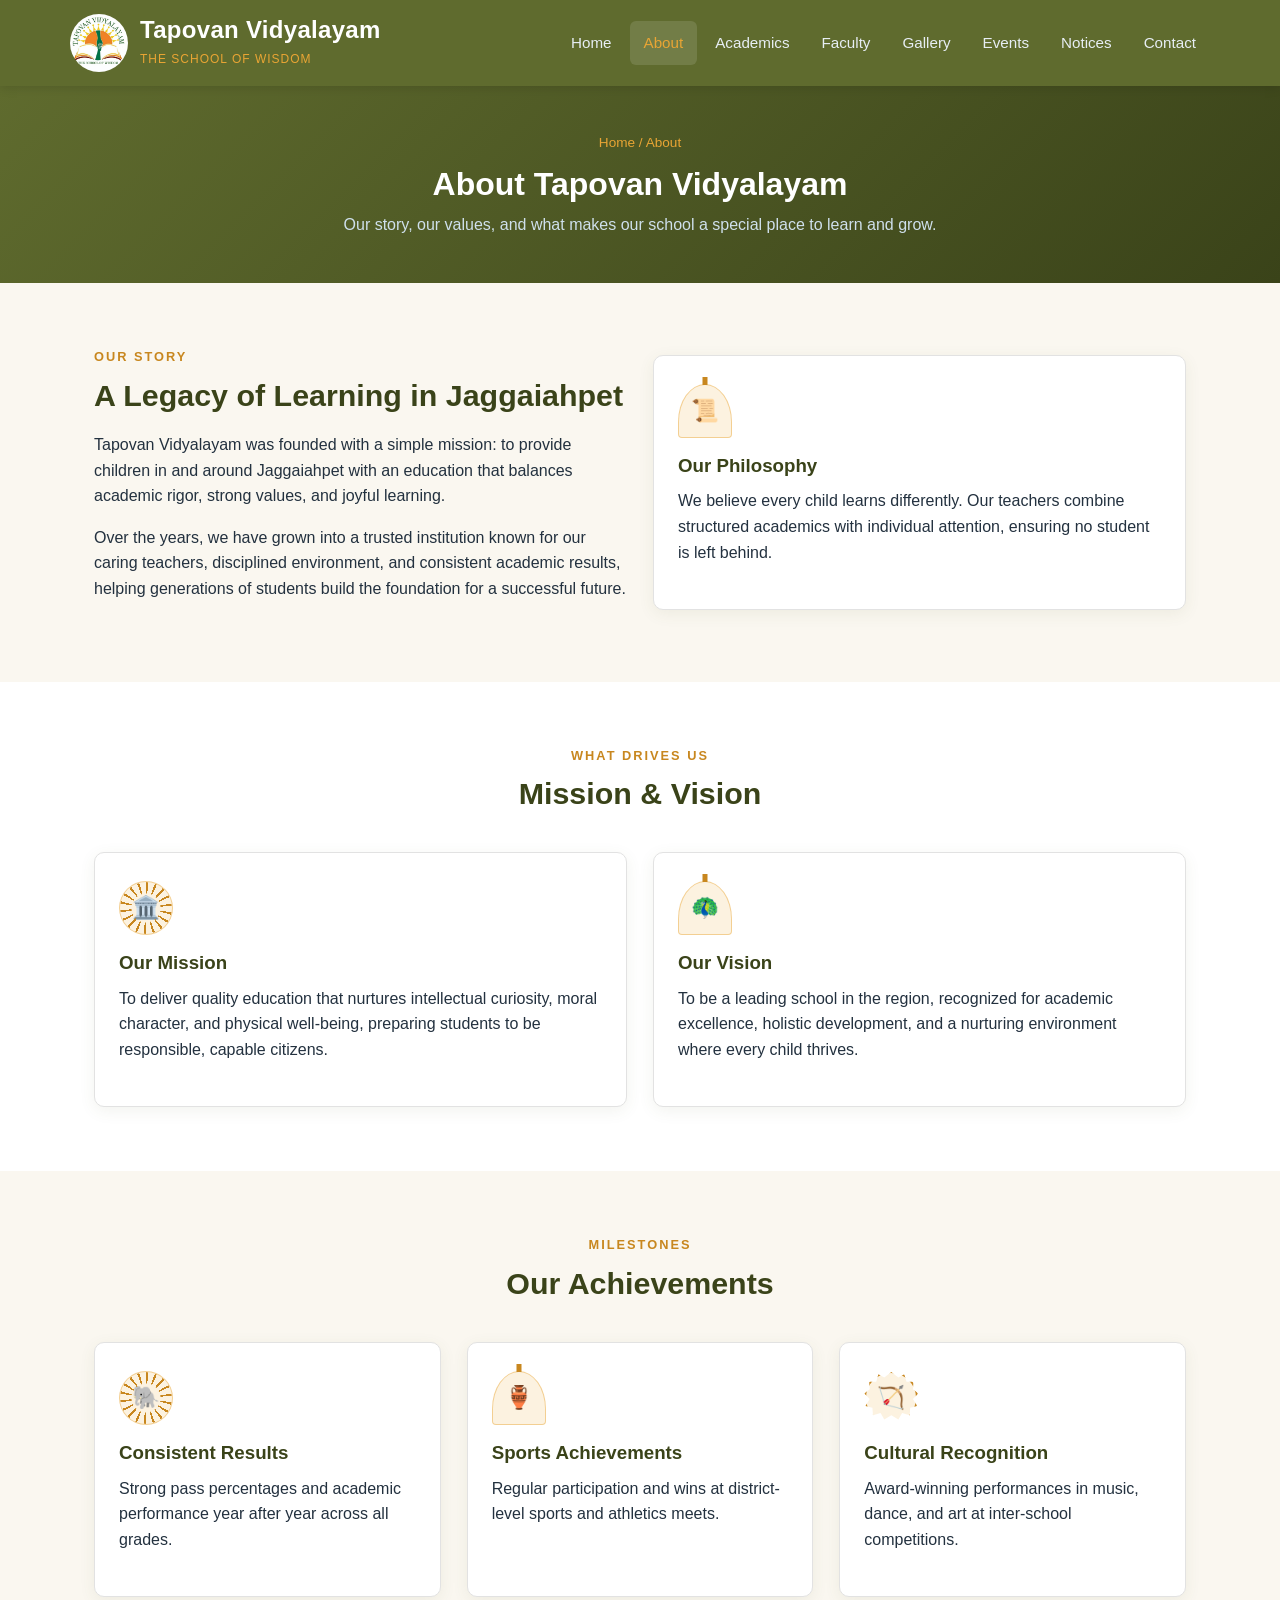
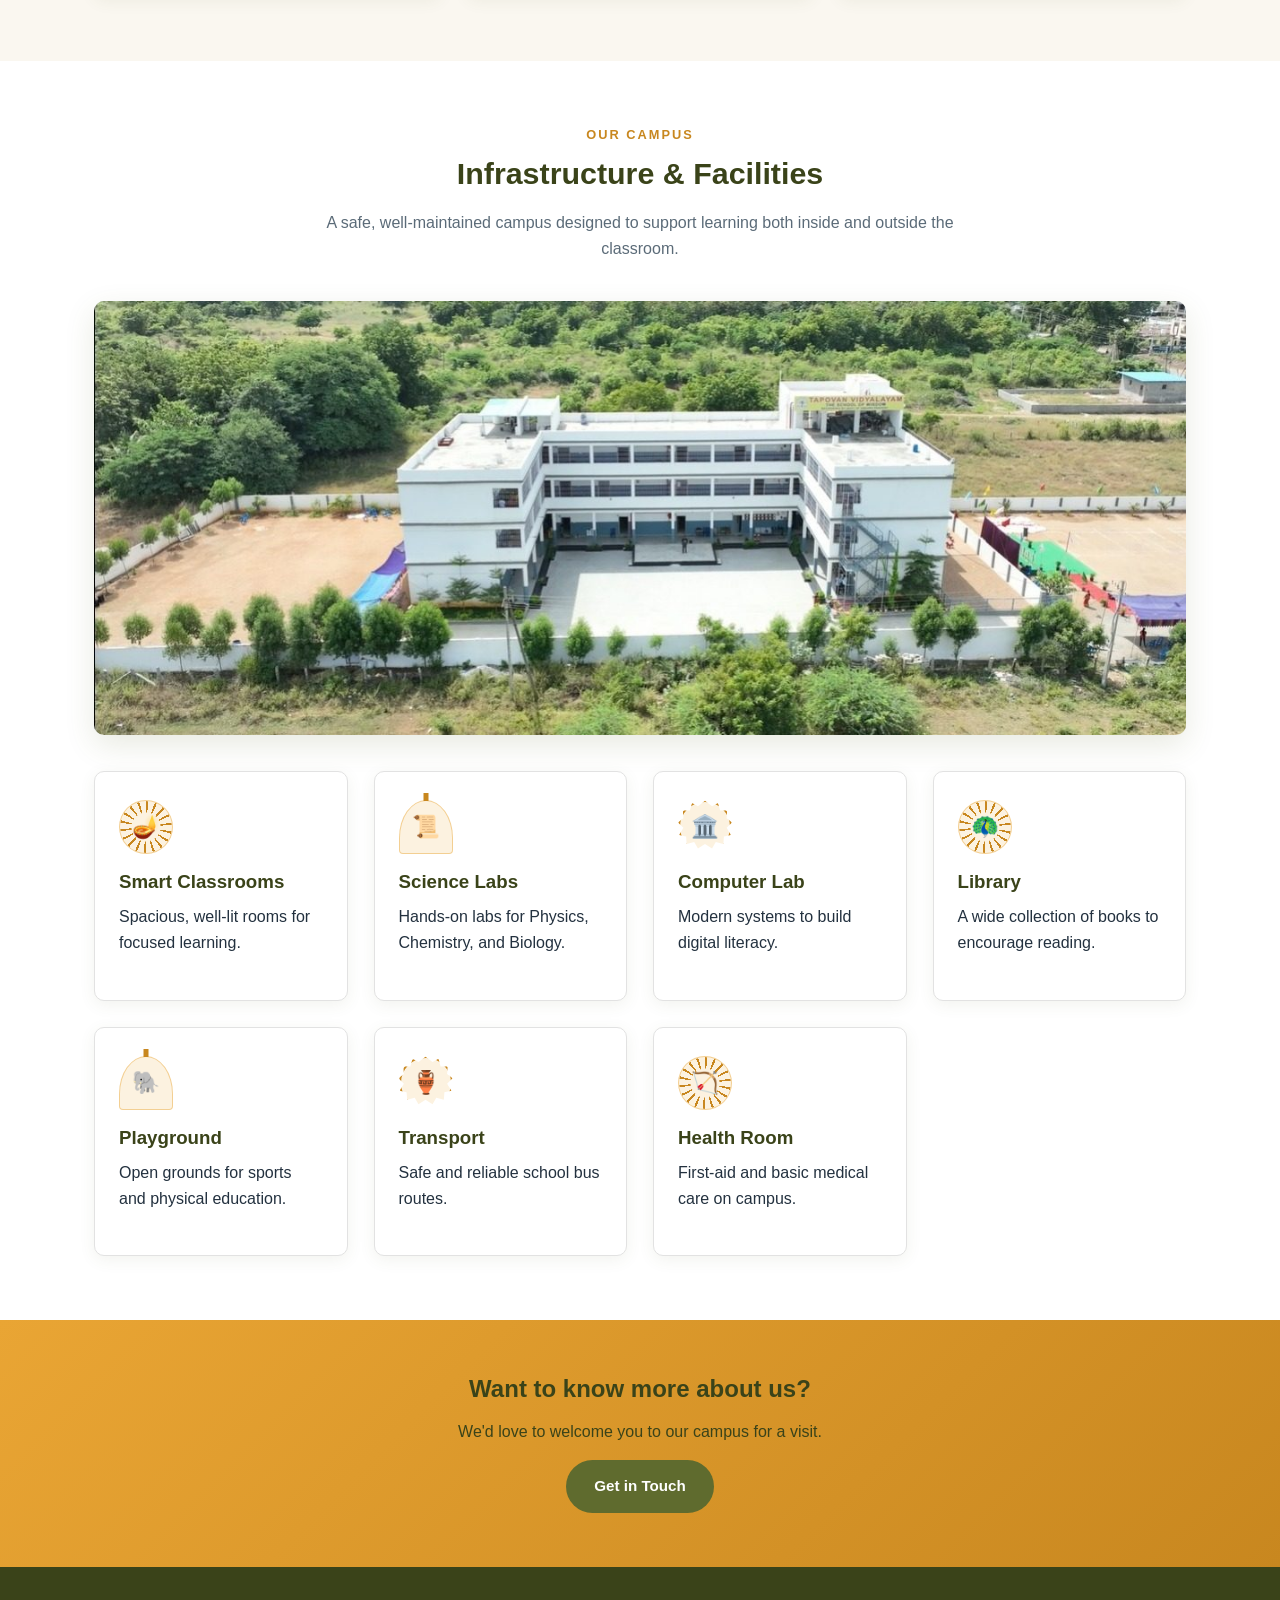
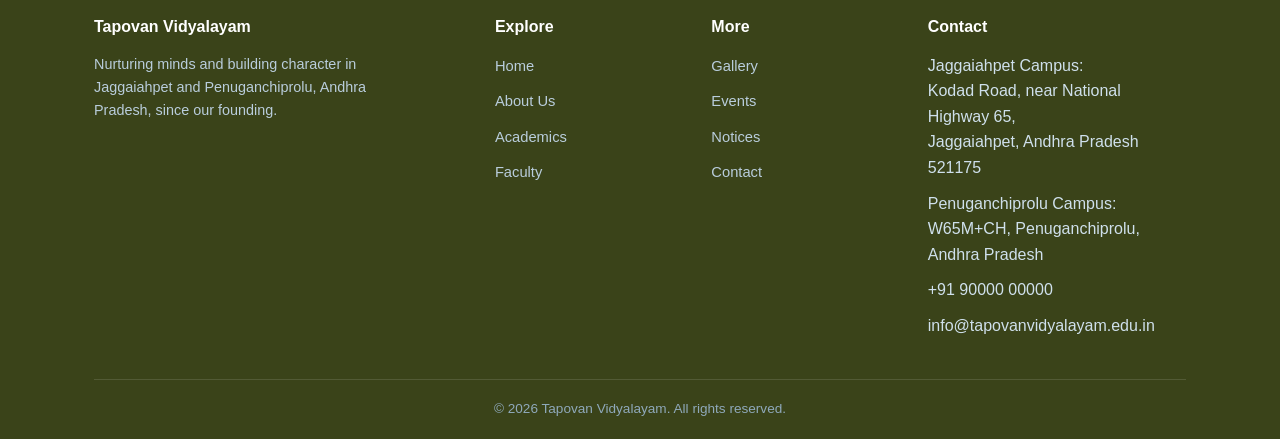
==== about.html @ cb0e65c0 "Initial commit: Tapovan Vidyalayam school website Static multi-page site with a real photo gallery, " ====
<!DOCTYPE html>
<html lang="en">
<head>
<meta charset="UTF-8">
<meta name="viewport" content="width=device-width, initial-scale=1.0">
<title>About Us | Tapovan Vidyalayam</title>
<meta name="description" content="Learn about Tapovan Vidyalayam's story, mission, vision, and campus facilities in Jaggaiahpet and Penuganchiprolu, Andhra Pradesh.">
<link rel="stylesheet" href="css/style.css?v=4">
<link rel="icon" href="images/logo.jpg">
</head>
<body>

<header class="site-header">
  <div class="container nav-wrap">
    <a class="brand" href="index.html">
      <img src="images/logo.jpg" alt="Tapovan Vidyalayam logo" class="logo">
      <div class="name-block">
        <h1>Tapovan Vidyalayam</h1>
        <span>The School of Wisdom</span>
      </div>
    </a>
    <button class="nav-toggle" aria-label="Toggle navigation">
      <span></span><span></span><span></span>
    </button>
    <nav class="main-nav">
      <ul>
        <li><a href="index.html">Home</a></li>
        <li><a href="about.html">About</a></li>
        <li><a href="academics.html">Academics</a></li>
        <li><a href="faculty.html">Faculty</a></li>
        <li><a href="gallery.html">Gallery</a></li>
        <li><a href="events.html">Events</a></li>
        <li><a href="notices.html">Notices</a></li>
        <li><a href="contact.html">Contact</a></li>
      </ul>
    </nav>
  </div>
</header>

<section class="page-hero">
  <div class="container">
    <div class="breadcrumb">Home / About</div>
    <h2>About Tapovan Vidyalayam</h2>
    <p>Our story, our values, and what makes our school a special place to learn and grow.</p>
  </div>
</section>

<section>
  <div class="container grid grid-2" style="align-items:center;">
    <div>
      <div class="section-head" style="text-align:left; margin:0;">
        <div class="eyebrow">Our Story</div>
        <h2>A Legacy of Learning in Jaggaiahpet</h2>
      </div>
      <p>Tapovan Vidyalayam was founded with a simple mission: to provide children in and around Jaggaiahpet with an education that balances academic rigor, strong values, and joyful learning.</p>
      <p>Over the years, we have grown into a trusted institution known for our caring teachers, disciplined environment, and consistent academic results, helping generations of students build the foundation for a successful future.</p>
    </div>
    <div class="card">
      <div class="icon-circle">📜</div>
      <h3>Our Philosophy</h3>
      <p>We believe every child learns differently. Our teachers combine structured academics with individual attention, ensuring no student is left behind.</p>
    </div>
  </div>
</section>

<section class="alt">
  <div class="container">
    <div class="section-head">
      <div class="eyebrow">What Drives Us</div>
      <h2>Mission &amp; Vision</h2>
    </div>
    <div class="grid grid-2">
      <div class="card">
        <div class="icon-circle">🏛️</div>
        <h3>Our Mission</h3>
        <p>To deliver quality education that nurtures intellectual curiosity, moral character, and physical well-being, preparing students to be responsible, capable citizens.</p>
      </div>
      <div class="card">
        <div class="icon-circle">🦚</div>
        <h3>Our Vision</h3>
        <p>To be a leading school in the region, recognized for academic excellence, holistic development, and a nurturing environment where every child thrives.</p>
      </div>
    </div>
  </div>
</section>

<section>
  <div class="container">
    <div class="section-head">
      <div class="eyebrow">Milestones</div>
      <h2>Our Achievements</h2>
    </div>
    <div class="grid grid-3">
      <div class="card">
        <div class="icon-circle">🐘</div>
        <h3>Consistent Results</h3>
        <p>Strong pass percentages and academic performance year after year across all grades.</p>
      </div>
      <div class="card">
        <div class="icon-circle">🏺</div>
        <h3>Sports Achievements</h3>
        <p>Regular participation and wins at district-level sports and athletics meets.</p>
      </div>
      <div class="card">
        <div class="icon-circle">🏹</div>
        <h3>Cultural Recognition</h3>
        <p>Award-winning performances in music, dance, and art at inter-school competitions.</p>
      </div>
    </div>
  </div>
</section>

<section class="alt">
  <div class="container">
    <div class="section-head">
      <div class="eyebrow">Our Campus</div>
      <h2>Infrastructure &amp; Facilities</h2>
      <p>A safe, well-maintained campus designed to support learning both inside and outside the classroom.</p>
    </div>
    <img src="images/about/campus-building.jpg" alt="Aerial view of the Tapovan Vidyalayam campus building" class="campus-photo">
    <div class="grid grid-4">
      <div class="card"><div class="icon-circle">🪔</div><h3>Smart Classrooms</h3><p>Spacious, well-lit rooms for focused learning.</p></div>
      <div class="card"><div class="icon-circle">📜</div><h3>Science Labs</h3><p>Hands-on labs for Physics, Chemistry, and Biology.</p></div>
      <div class="card"><div class="icon-circle">🏛️</div><h3>Computer Lab</h3><p>Modern systems to build digital literacy.</p></div>
      <div class="card"><div class="icon-circle">🦚</div><h3>Library</h3><p>A wide collection of books to encourage reading.</p></div>
      <div class="card"><div class="icon-circle">🐘</div><h3>Playground</h3><p>Open grounds for sports and physical education.</p></div>
      <div class="card"><div class="icon-circle">🏺</div><h3>Transport</h3><p>Safe and reliable school bus routes.</p></div>
      <div class="card"><div class="icon-circle">🏹</div><h3>Health Room</h3><p>First-aid and basic medical care on campus.</p></div>
    </div>
  </div>
</section>

<div class="cta-band">
  <div class="container">
    <h2>Want to know more about us?</h2>
    <p>We'd love to welcome you to our campus for a visit.</p>
    <a href="contact.html" class="btn btn-primary">Get in Touch</a>
  </div>
</div>

<footer class="site-footer">
  <div class="container">
    <div class="footer-grid">
      <div class="footer-brand">
        <h4>Tapovan Vidyalayam</h4>
        <p>Nurturing minds and building character in Jaggaiahpet and Penuganchiprolu, Andhra Pradesh, since our founding.</p>
      </div>
      <div>
        <h4>Explore</h4>
        <ul>
          <li><a href="index.html">Home</a></li>
          <li><a href="about.html">About Us</a></li>
          <li><a href="academics.html">Academics</a></li>
          <li><a href="faculty.html">Faculty</a></li>
        </ul>
      </div>
      <div>
        <h4>More</h4>
        <ul>
          <li><a href="gallery.html">Gallery</a></li>
          <li><a href="events.html">Events</a></li>
          <li><a href="notices.html">Notices</a></li>
          <li><a href="contact.html">Contact</a></li>
        </ul>
      </div>
      <div>
        <h4>Contact</h4>
        <ul>
          <li>Jaggaiahpet Campus:<br>Kodad Road, near National Highway 65,<br>Jaggaiahpet, Andhra Pradesh 521175</li>
          <li>Penuganchiprolu Campus:<br>W65M+CH, Penuganchiprolu, Andhra Pradesh</li>
          <li>+91 90000 00000</li>
          <li>info@tapovanvidyalayam.edu.in</li>
        </ul>
      </div>
    </div>
    <div class="footer-bottom">
      &copy; <span id="year"></span> Tapovan Vidyalayam. All rights reserved.
    </div>
  </div>
</footer>

<script src="js/script.js"></script>
</body>
</html>
---- css/style.css ----
/* ===== Tapovan Vidyalayam — base stylesheet ===== */

:root {
  --navy: #5f6b2e;
  --navy-dark: #3a4319;
  --gold: #e9a534;
  --gold-dark: #c8871f;
  --cream: #faf7f0;
  --text: #23313f;
  --muted: #5b6b78;
  --white: #ffffff;
  --border: #e2e2e2;
  --radius: 10px;
  --shadow: 0 4px 16px rgba(95, 107, 46, 0.08);
  --shadow-lg: 0 10px 30px rgba(95, 107, 46, 0.14);
  --font: -apple-system, BlinkMacSystemFont, "Segoe UI", Roboto, Helvetica, Arial, sans-serif;
}

* { box-sizing: border-box; }

.reveal {
  opacity: 0;
  transform: translateY(24px);
  transition: opacity 0.6s ease, transform 0.6s ease;
}
.reveal.in-view { opacity: 1; transform: translateY(0); }
.grid > .reveal:nth-child(4n+2) { transition-delay: 0.08s; }
.grid > .reveal:nth-child(4n+3) { transition-delay: 0.16s; }
.grid > .reveal:nth-child(4n+4) { transition-delay: 0.24s; }
@media (prefers-reduced-motion: reduce) {
  .reveal { opacity: 1; transform: none; transition: none; }
}

html { scroll-behavior: smooth; }

html, body { overflow-x: hidden; }

body {
  margin: 0;
  font-family: var(--font);
  color: var(--text);
  background: var(--cream);
  line-height: 1.6;
}

img { max-width: 100%; display: block; }

a { color: inherit; text-decoration: none; }

h1, h2, h3, h4 {
  font-family: var(--font);
  color: var(--navy-dark);
  line-height: 1.25;
  margin: 0 0 0.6em;
}

p { margin: 0 0 1em; }

.container {
  width: 100%;
  max-width: 1140px;
  margin: 0 auto;
  padding: 0 24px;
}

.btn {
  display: inline-block;
  padding: 12px 26px;
  border-radius: 999px;
  font-weight: 600;
  font-size: 0.95rem;
  cursor: pointer;
  border: 2px solid transparent;
  transition: transform 0.15s ease, box-shadow 0.15s ease, background 0.15s ease, color 0.15s ease;
}

.btn-primary {
  background: var(--gold);
  color: var(--navy-dark);
}
.btn-primary:hover { background: var(--gold-dark); transform: translateY(-2px); box-shadow: var(--shadow); }

.btn-outline {
  background: transparent;
  border-color: var(--white);
  color: var(--white);
}
.btn-outline:hover { background: var(--white); color: var(--navy-dark); transform: translateY(-2px); }

.btn-outline-navy {
  background: transparent;
  border-color: var(--navy);
  color: var(--navy);
}
.btn-outline-navy:hover { background: var(--navy); color: var(--white); }

/* ===== Header / Nav ===== */
header.site-header {
  background: var(--navy);
  box-shadow: 0 2px 10px rgba(0,0,0,0.12);
  position: sticky;
  top: 0;
  z-index: 100;
}

.nav-wrap {
  display: flex;
  align-items: center;
  justify-content: space-between;
  padding: 14px 0;
}

.brand {
  display: flex;
  align-items: center;
  gap: 12px;
  color: var(--white);
}

.brand .logo {
  width: 58px;
  height: 58px;
  border-radius: 50%;
  background: var(--white);
  object-fit: cover;
  flex-shrink: 0;
}

.brand .name-block h1 {
  color: var(--white);
  font-size: 1.5rem;
  margin: 0;
  letter-spacing: 0.3px;
}
.brand .name-block span {
  color: var(--gold);
  font-size: 0.75rem;
  letter-spacing: 1px;
  text-transform: uppercase;
}

nav.main-nav ul {
  list-style: none;
  display: flex;
  gap: 4px;
  margin: 0;
  padding: 0;
}

nav.main-nav a {
  color: #e7eef4;
  padding: 10px 14px;
  border-radius: 6px;
  font-weight: 500;
  font-size: 0.95rem;
  transition: background 0.15s ease, color 0.15s ease;
  display: block;
}

nav.main-nav a:hover,
nav.main-nav a.active {
  background: rgba(255,255,255,0.12);
  color: var(--gold);
}

.nav-toggle {
  display: none;
  flex-direction: column;
  gap: 5px;
  background: none;
  border: none;
  cursor: pointer;
  padding: 8px;
}
.nav-toggle span {
  width: 26px;
  height: 3px;
  background: var(--white);
  border-radius: 2px;
}

/* ===== Hero ===== */
.hero {
  background: linear-gradient(135deg, var(--navy) 0%, var(--navy-dark) 100%);
  color: var(--white);
  padding: 80px 0 24px;
  transition: background 0.8s ease;
}
.hero-text, .hero-visual { transition: opacity 0.4s ease; }
.hero-text.hero-fade, .hero-visual.hero-fade { opacity: 0; }
.hero-dots {
  display: flex;
  justify-content: center;
  gap: 10px;
  padding-top: 32px;
}
.hero-dot {
  width: 10px;
  height: 10px;
  border-radius: 50%;
  border: none;
  background: rgba(255,255,255,0.35);
  cursor: pointer;
  padding: 0;
  transition: background 0.2s ease, transform 0.2s ease;
}
.hero-dot.is-active { background: var(--gold); transform: scale(1.25); }
.hero .container {
  display: flex;
  align-items: center;
  gap: 40px;
  flex-wrap: wrap;
}
.hero-text { flex: 1 1 420px; min-width: 0; }
.hero-text .eyebrow {
  color: var(--gold);
  text-transform: uppercase;
  letter-spacing: 2px;
  font-size: 0.85rem;
  font-weight: 700;
}
.hero-text h2 {
  color: var(--white);
  font-size: 2.4rem;
  margin: 10px 0 16px;
}
.hero-text p {
  color: #d7e4ee;
  font-size: 1.05rem;
  max-width: 520px;
}
.hero-actions { display: flex; gap: 14px; margin-top: 22px; flex-wrap: wrap; }

.hero-visual {
  flex: 1 1 320px;
  min-width: 0;
  display: flex;
  justify-content: center;
}
.hero-visual .badge-circle {
  width: 280px;
  max-width: 100%;
  aspect-ratio: 1 / 1;
  border-radius: 50%;
  border: 6px solid var(--gold);
  display: flex;
  align-items: center;
  justify-content: center;
  text-align: center;
  color: var(--white);
  padding: 20px;
  background: rgba(255,255,255,0.05);
}
.hero-visual .badge-circle strong {
  display: block;
  font-size: 1.6rem;
  color: var(--gold);
}

/* small page hero for inner pages */
.page-hero {
  background: linear-gradient(135deg, var(--navy) 0%, var(--navy-dark) 100%);
  color: var(--white);
  padding: 46px 0;
  text-align: center;
}
.page-hero h2 { color: var(--white); font-size: 2rem; margin-bottom: 8px; }
.page-hero p { color: #cfe0ec; margin: 0; }
.breadcrumb { font-size: 0.85rem; color: var(--gold); margin-bottom: 10px; }

/* ===== Sections ===== */
section { padding: 64px 0; }
section.alt { background: var(--white); }

.section-head {
  text-align: center;
  max-width: 640px;
  margin: 0 auto 40px;
}
.section-head .eyebrow {
  color: var(--gold-dark);
  text-transform: uppercase;
  letter-spacing: 2px;
  font-weight: 700;
  font-size: 0.8rem;
}
.section-head h2 { font-size: 1.9rem; margin-top: 8px; }
.section-head p { color: var(--muted); }

/* Grids */
.grid {
  display: grid;
  gap: 26px;
}
.grid-2 { grid-template-columns: repeat(2, 1fr); }
.grid-3 { grid-template-columns: repeat(3, 1fr); }
.grid-4 { grid-template-columns: repeat(4, 1fr); }

.card {
  background: var(--white);
  border-radius: var(--radius);
  padding: 28px 24px;
  box-shadow: var(--shadow);
  border: 1px solid var(--border);
  transition: transform 0.15s ease, box-shadow 0.15s ease;
}
.card:hover { transform: translateY(-4px); box-shadow: var(--shadow-lg); }

.icon-circle {
  width: 54px;
  height: 54px;
  border-radius: 50%;
  background: rgba(233, 165, 52, 0.15);
  border: 1.5px solid rgba(233, 165, 52, 0.45);
  color: var(--gold-dark);
  display: flex;
  align-items: center;
  justify-content: center;
  font-size: 1.4rem;
  margin-bottom: 16px;
  font-weight: 700;
}

/* Indian-history-inspired icon shapes, cycling through cards/list items */

/* 1. Konark Sun Temple wheel (13th c. stone-carved wheel, Odisha) */
.grid > .card:nth-child(3n+1) .icon-circle,
.contact-info li:nth-child(3n+1) .icon-circle {
  position: relative;
  border-radius: 50%;
}
.grid > .card:nth-child(3n+1) .icon-circle::before,
.contact-info li:nth-child(3n+1) .icon-circle::before {
  content: "";
  position: absolute;
  inset: 0;
  border-radius: 50%;
  background: repeating-conic-gradient(var(--gold-dark) 0deg 5deg, transparent 5deg 20deg);
  -webkit-mask-image: radial-gradient(circle, transparent 38%, #000 41%, #000 100%);
          mask-image: radial-gradient(circle, transparent 38%, #000 41%, #000 100%);
}

/* 2. Stupa dome (Sanchi Stupa silhouette, 3rd c. BCE) */
.grid > .card:nth-child(3n+2) .icon-circle,
.contact-info li:nth-child(3n+2) .icon-circle {
  position: relative;
  border-radius: 50% 50% 4px 4px / 70% 70% 4px 4px;
}
.grid > .card:nth-child(3n+2) .icon-circle::before,
.contact-info li:nth-child(3n+2) .icon-circle::before {
  content: "";
  position: absolute;
  top: -8px;
  left: 50%;
  transform: translateX(-50%);
  width: 5px;
  height: 8px;
  background: var(--gold-dark);
}

/* 3. Ashokan lotus medallion (Mauryan-era pillar carving motif) */
.grid > .card:nth-child(3n) .icon-circle,
.contact-info li:nth-child(3n) .icon-circle {
  border-radius: 50%;
  border: 2px solid var(--gold-dark);
  clip-path: polygon(
    50% 2%, 63% 12%, 74% 6%, 78% 20%, 91% 20%, 90% 34%,
    100% 42%, 90% 52%, 98% 65%, 85% 68%, 84% 82%,
    70% 78%, 63% 90%, 50% 82%, 37% 90%, 30% 78%,
    16% 82%, 15% 68%, 2% 65%, 10% 52%, 0% 42%,
    10% 34%, 9% 20%, 22% 20%, 26% 6%, 37% 12%
  );
}

.stats-strip {
  background: var(--navy-dark);
  color: var(--white);
  padding: 40px 0;
}
.stats-strip .grid-4 { text-align: center; }
.stats-strip strong {
  display: block;
  font-size: 2.1rem;
  color: var(--gold);
}
.stats-strip span { color: #cfe0ec; font-size: 0.9rem; }

/* Faculty */
.person-card { text-align: center; }
.avatar {
  width: 92px;
  height: 92px;
  border-radius: 50%;
  margin: 0 auto 16px;
  background: linear-gradient(135deg, var(--navy), var(--gold));
  color: var(--white);
  display: flex;
  align-items: center;
  justify-content: center;
  font-weight: 800;
  font-size: 1.4rem;
}
.person-card h3 { margin-bottom: 2px; font-size: 1.05rem; }
.person-card .role { color: var(--gold-dark); font-weight: 600; font-size: 0.85rem; margin-bottom: 8px; }
.person-card .subject { color: var(--muted); font-size: 0.88rem; }

/* Gallery */
.gallery-item {
  aspect-ratio: 4 / 3;
  border-radius: var(--radius);
  display: flex;
  align-items: center;
  justify-content: center;
  color: var(--white);
  font-weight: 700;
  text-align: center;
  padding: 14px;
  box-shadow: var(--shadow);
}

.campus-photo {
  width: 100%;
  border-radius: var(--radius);
  box-shadow: var(--shadow-lg);
  margin-bottom: 36px;
}

.gallery-group { margin-bottom: 48px; }
.gallery-group:last-child { margin-bottom: 0; }
.gallery-group-title {
  font-size: 1.3rem;
  margin-bottom: 18px;
  padding-bottom: 10px;
  border-bottom: 2px solid var(--gold);
  display: inline-block;
}
.photo-grid { gap: 14px; }
.photo-item {
  display: block;
  aspect-ratio: 4 / 3;
  border-radius: var(--radius);
  overflow: hidden;
  box-shadow: var(--shadow);
  cursor: pointer;
}
.photo-item img {
  width: 100%;
  height: 100%;
  object-fit: cover;
  transition: transform 0.3s ease;
}
.photo-item:hover img { transform: scale(1.06); }

/* Lightbox */
.lightbox {
  display: none;
  position: fixed;
  inset: 0;
  background: rgba(15, 20, 12, 0.92);
  z-index: 1000;
  align-items: center;
  justify-content: center;
  flex-direction: column;
  padding: 40px 20px;
}
.lightbox.open { display: flex; }
.lightbox-img {
  max-width: min(92vw, 1100px);
  max-height: 78vh;
  object-fit: contain;
  border-radius: 8px;
  box-shadow: 0 10px 40px rgba(0,0,0,0.5);
}
.lightbox-caption {
  color: #e7eef4;
  margin-top: 16px;
  font-size: 0.95rem;
  text-align: center;
}
.lightbox-close, .lightbox-nav {
  position: absolute;
  background: rgba(255,255,255,0.12);
  border: none;
  color: var(--white);
  cursor: pointer;
  border-radius: 50%;
  width: 44px;
  height: 44px;
  font-size: 1.4rem;
  line-height: 1;
  display: flex;
  align-items: center;
  justify-content: center;
  transition: background 0.15s ease;
}
.lightbox-close:hover, .lightbox-nav:hover { background: rgba(255,255,255,0.25); }
.lightbox-close { top: 20px; right: 20px; }
.lightbox-nav { top: 50%; transform: translateY(-50%); }
.lightbox-prev { left: 20px; }
.lightbox-next { right: 20px; }
@media (max-width: 640px) {
  .lightbox-nav { width: 38px; height: 38px; font-size: 1.1rem; }
  .lightbox-prev { left: 8px; }
  .lightbox-next { right: 8px; }
}

/* Timeline / Events */
.timeline { position: relative; padding-left: 28px; border-left: 3px solid var(--gold); }
.timeline-item { position: relative; margin-bottom: 34px; }
.timeline-item::before {
  content: "";
  position: absolute;
  left: -37px;
  top: 4px;
  width: 16px;
  height: 16px;
  border-radius: 50%;
  background: var(--navy);
  border: 3px solid var(--gold);
}
.timeline-item .date {
  display: inline-block;
  background: var(--navy);
  color: var(--gold);
  font-size: 0.78rem;
  font-weight: 700;
  padding: 3px 10px;
  border-radius: 999px;
  margin-bottom: 8px;
}

/* Notices table */
.notice-list { list-style: none; margin: 0; padding: 0; }
.notice-list li {
  display: flex;
  justify-content: space-between;
  gap: 20px;
  align-items: flex-start;
  padding: 18px 20px;
  background: var(--white);
  border: 1px solid var(--border);
  border-left: 4px solid var(--gold);
  border-radius: 8px;
  margin-bottom: 14px;
  flex-wrap: wrap;
}
.notice-list .tag {
  font-size: 0.72rem;
  font-weight: 700;
  text-transform: uppercase;
  color: var(--gold-dark);
  background: rgba(233,165,52,0.14);
  padding: 3px 10px;
  border-radius: 999px;
  margin-bottom: 6px;
  display: inline-block;
}
.notice-list .date-tag { color: var(--muted); font-size: 0.85rem; white-space: nowrap; }

/* Tables (admissions fee structure) */
table.data-table {
  width: 100%;
  border-collapse: collapse;
  background: var(--white);
  box-shadow: var(--shadow);
  border-radius: var(--radius);
  overflow: hidden;
}
table.data-table th, table.data-table td {
  padding: 14px 18px;
  text-align: left;
  border-bottom: 1px solid var(--border);
}
table.data-table th {
  background: var(--navy);
  color: var(--white);
  font-weight: 600;
}
table.data-table tr:last-child td { border-bottom: none; }

/* Steps (admissions process) */
.steps { list-style: none; margin: 0; padding: 0; counter-reset: step; }
.steps li {
  counter-increment: step;
  display: flex;
  gap: 18px;
  padding: 18px 0;
  border-bottom: 1px dashed var(--border);
}
.steps li:last-child { border-bottom: none; }
.steps li::before {
  content: counter(step);
  flex-shrink: 0;
  width: 40px;
  height: 40px;
  border-radius: 50%;
  background: var(--navy);
  color: var(--gold);
  display: flex;
  align-items: center;
  justify-content: center;
  font-weight: 800;
}

/* CTA band */
.cta-band {
  background: linear-gradient(135deg, var(--gold) 0%, var(--gold-dark) 100%);
  color: var(--navy-dark);
  text-align: center;
  padding: 54px 0;
}
.cta-band h2 { color: var(--navy-dark); }
.cta-band .btn-primary { background: var(--navy); color: var(--white); }
.cta-band .btn-primary:hover { background: var(--navy-dark); }

/* Contact */
.contact-grid {
  display: grid;
  grid-template-columns: 1fr 1fr;
  gap: 40px;
  align-items: start;
}
.contact-info li {
  display: flex;
  gap: 14px;
  margin-bottom: 20px;
  align-items: flex-start;
}
.contact-info .icon-circle { margin-bottom: 0; flex-shrink: 0; }
.map-embed {
  width: 100%;
  height: 220px;
  border-radius: var(--radius);
  background: repeating-linear-gradient(45deg, #dbe6ee, #dbe6ee 10px, #cfe0ec 10px, #cfe0ec 20px);
  display: flex;
  align-items: center;
  justify-content: center;
  color: var(--navy);
  font-weight: 600;
  margin-top: 20px;
}

form.contact-form { display: flex; flex-direction: column; gap: 16px; }
form.contact-form label { font-weight: 600; font-size: 0.9rem; color: var(--navy-dark); margin-bottom: -10px; }
form.contact-form input,
form.contact-form select,
form.contact-form textarea {
  padding: 12px 14px;
  border: 1px solid var(--border);
  border-radius: 8px;
  font-family: var(--font);
  font-size: 0.95rem;
  width: 100%;
  background: var(--white);
}
form.contact-form textarea { resize: vertical; min-height: 120px; }
form.contact-form input:focus,
form.contact-form select:focus,
form.contact-form textarea:focus {
  outline: none;
  border-color: var(--navy);
  box-shadow: 0 0 0 3px rgba(95,107,46,0.12);
}
.form-status {
  display: none;
  padding: 12px 16px;
  border-radius: 8px;
  background: #e4f6ea;
  color: #1e6b3a;
  font-weight: 600;
  font-size: 0.9rem;
}
.form-status.visible { display: block; }

/* Footer */
footer.site-footer {
  background: var(--navy-dark);
  color: #cfe0ec;
  padding: 50px 0 20px;
}
.footer-grid {
  display: grid;
  grid-template-columns: 2fr 1fr 1fr 1.4fr;
  gap: 32px;
  margin-bottom: 30px;
}
.footer-grid h4 { color: var(--white); font-size: 1rem; margin-bottom: 16px; }
.footer-grid ul { list-style: none; margin: 0; padding: 0; }
.footer-grid li { margin-bottom: 10px; }
.footer-grid a { color: #b9cddc; font-size: 0.92rem; }
.footer-grid a:hover { color: var(--gold); }
.footer-brand p { color: #b9cddc; font-size: 0.9rem; max-width: 320px; }
.footer-bottom {
  border-top: 1px solid rgba(255,255,255,0.12);
  padding-top: 18px;
  text-align: center;
  font-size: 0.85rem;
  color: #8fa9bb;
}

/* ===== Responsive ===== */
@media (max-width: 900px) {
  .grid-4 { grid-template-columns: repeat(2, 1fr); }
  .grid-3 { grid-template-columns: repeat(2, 1fr); }
  .footer-grid { grid-template-columns: 1fr 1fr; }
  .contact-grid { grid-template-columns: 1fr; }
}

@media (max-width: 760px) {
  .nav-toggle { display: flex; }
  nav.main-nav {
    position: absolute;
    top: 100%;
    left: 0;
    right: 0;
    background: var(--navy);
    max-height: 0;
    overflow: hidden;
    transition: max-height 0.25s ease;
  }
  nav.main-nav.open { max-height: 500px; }
  nav.main-nav ul { flex-direction: column; padding: 10px 20px 20px; }
  header.site-header { position: relative; }
  .hero-text h2 { font-size: 1.9rem; }
  .grid-2, .grid-3, .grid-4 { grid-template-columns: 1fr; }
  .footer-grid { grid-template-columns: 1fr; }
  .hero .container { display: block; }
  .hero-text, .hero-visual { width: auto; }
  .hero-visual { margin-top: 40px; }
}
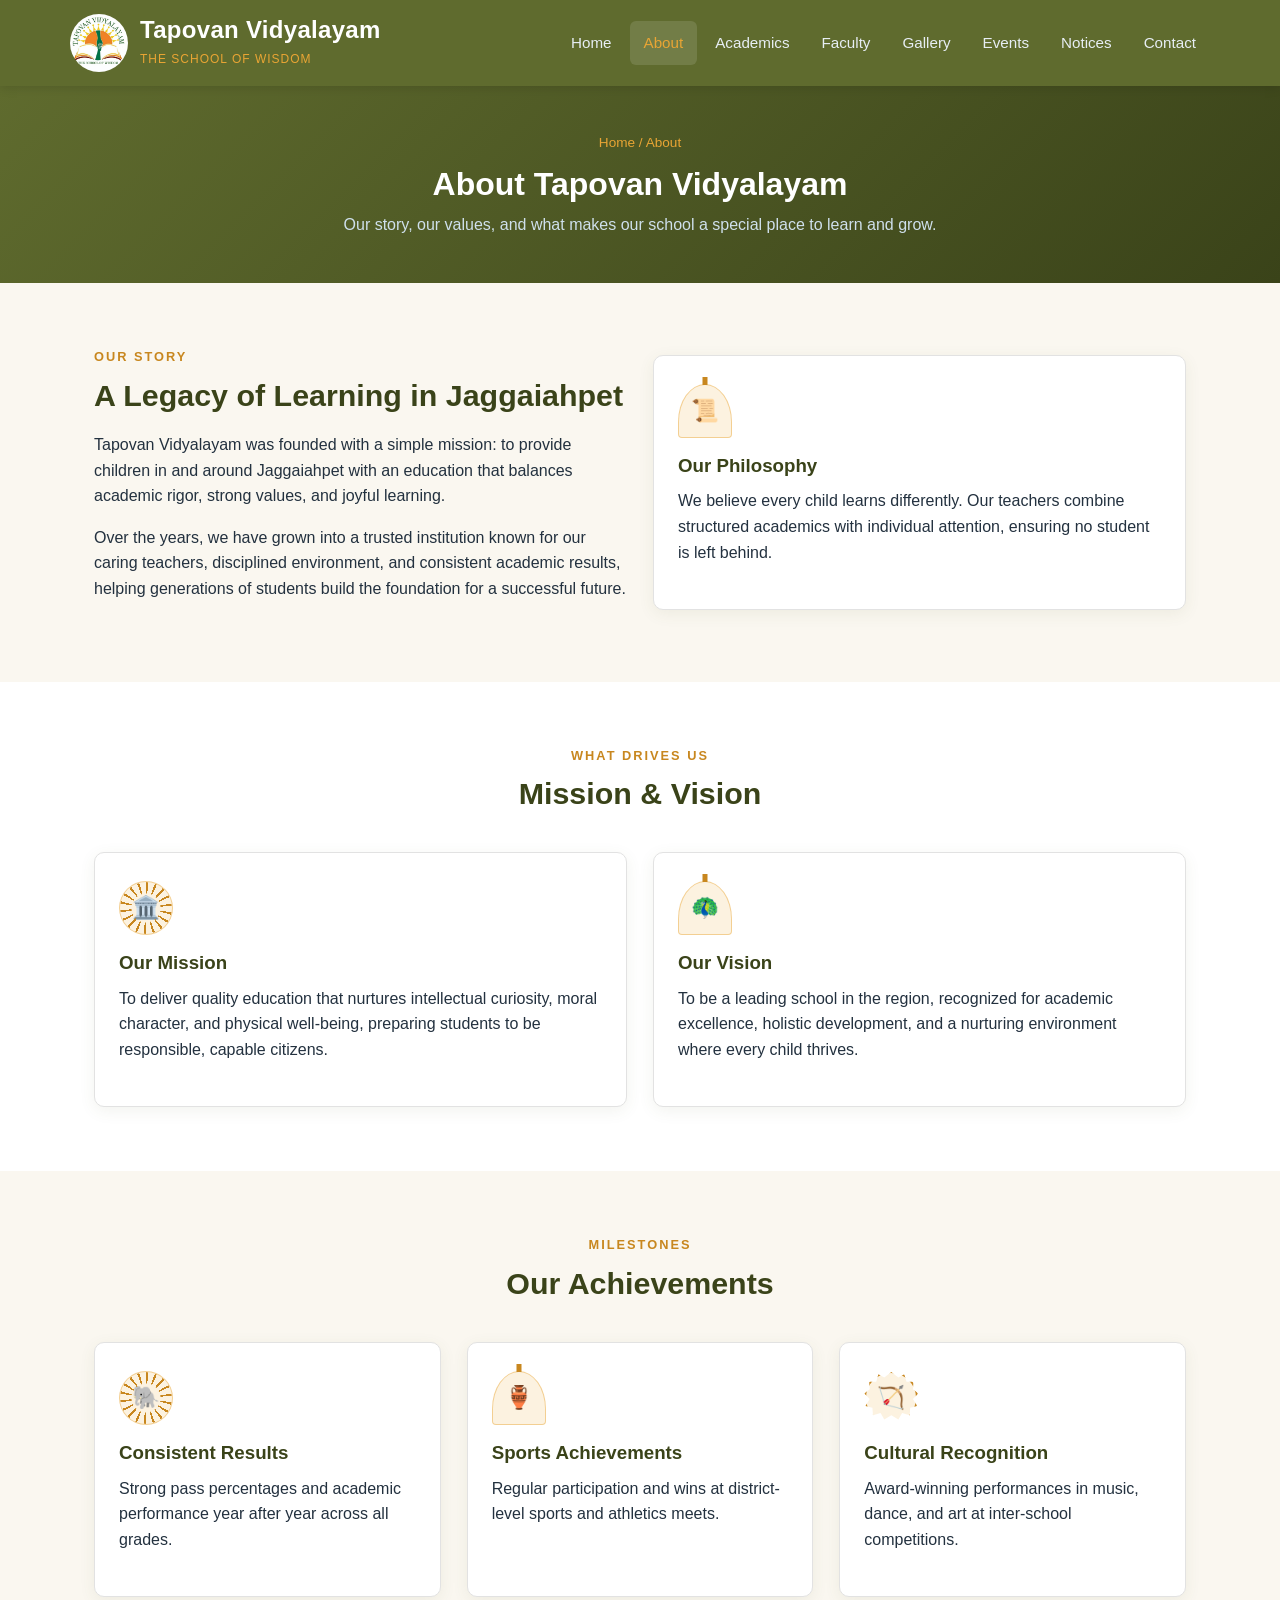
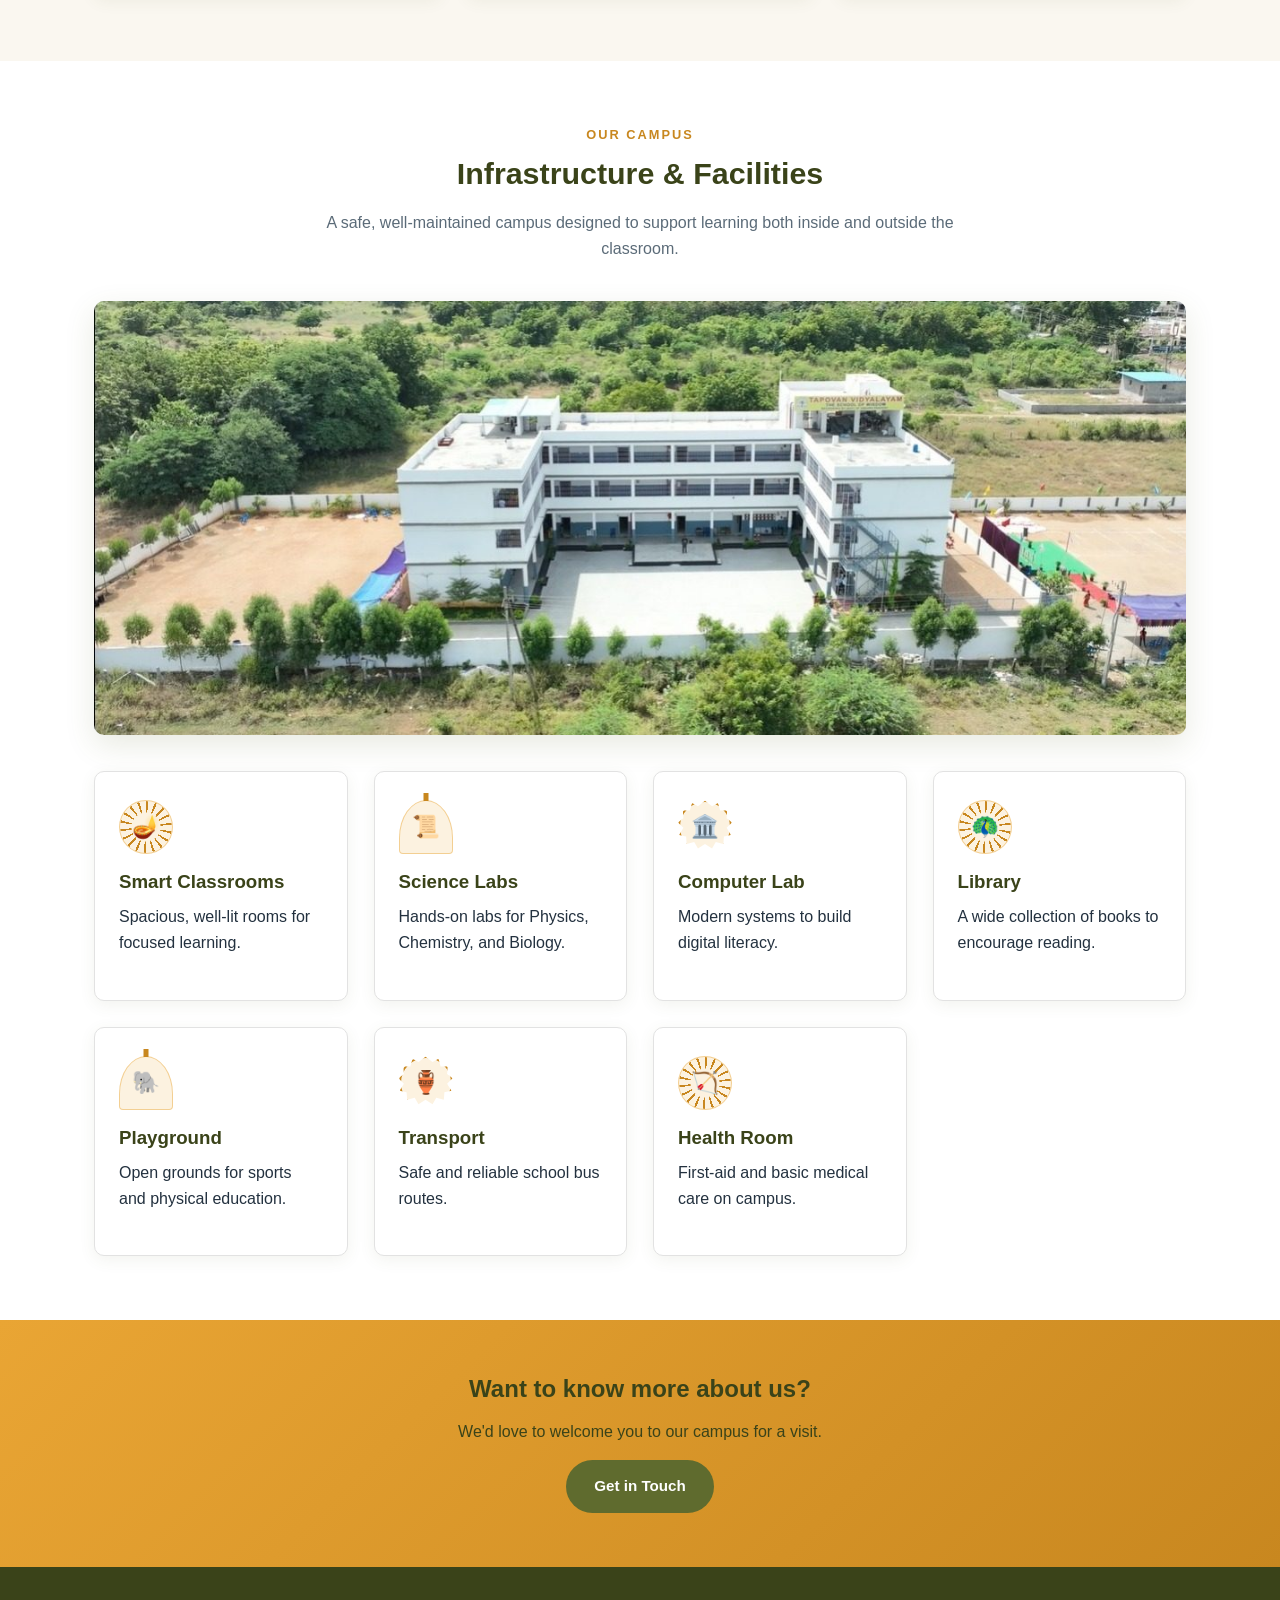
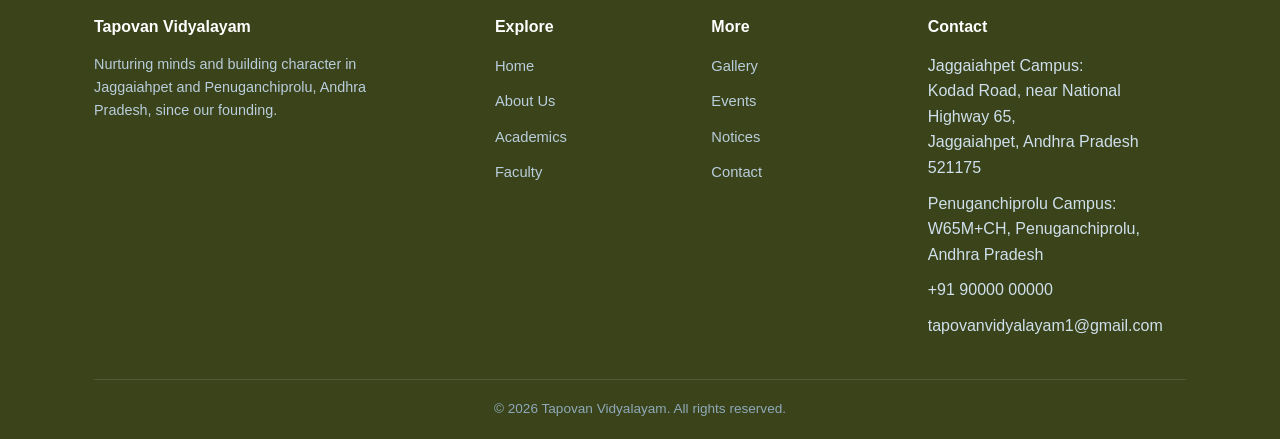
==== commit 05b0587c: "Update contact email to tapovanvidyalayam1@gmail.com" ====
--- a/about.html
+++ b/about.html
@@ -5,7 +5,7 @@
 <meta name="viewport" content="width=device-width, initial-scale=1.0">
 <title>About Us | Tapovan Vidyalayam</title>
 <meta name="description" content="Learn about Tapovan Vidyalayam's story, mission, vision, and campus facilities in Jaggaiahpet and Penuganchiprolu, Andhra Pradesh.">
-<link rel="stylesheet" href="css/style.css?v=4">
+<link rel="stylesheet" href="css/style.css?v=5">
 <link rel="icon" href="images/logo.jpg">
 </head>
 <body>
@@ -169,7 +169,7 @@
           <li>Jaggaiahpet Campus:<br>Kodad Road, near National Highway 65,<br>Jaggaiahpet, Andhra Pradesh 521175</li>
           <li>Penuganchiprolu Campus:<br>W65M+CH, Penuganchiprolu, Andhra Pradesh</li>
           <li>+91 90000 00000</li>
-          <li>info@tapovanvidyalayam.edu.in</li>
+          <li>tapovanvidyalayam1@gmail.com</li>
         </ul>
       </div>
     </div>
--- a/css/style.css
+++ b/css/style.css
@@ -627,18 +627,6 @@
   align-items: flex-start;
 }
 .contact-info .icon-circle { margin-bottom: 0; flex-shrink: 0; }
-.map-embed {
-  width: 100%;
-  height: 220px;
-  border-radius: var(--radius);
-  background: repeating-linear-gradient(45deg, #dbe6ee, #dbe6ee 10px, #cfe0ec 10px, #cfe0ec 20px);
-  display: flex;
-  align-items: center;
-  justify-content: center;
-  color: var(--navy);
-  font-weight: 600;
-  margin-top: 20px;
-}
 
 form.contact-form { display: flex; flex-direction: column; gap: 16px; }
 form.contact-form label { font-weight: 600; font-size: 0.9rem; color: var(--navy-dark); margin-bottom: -10px; }
